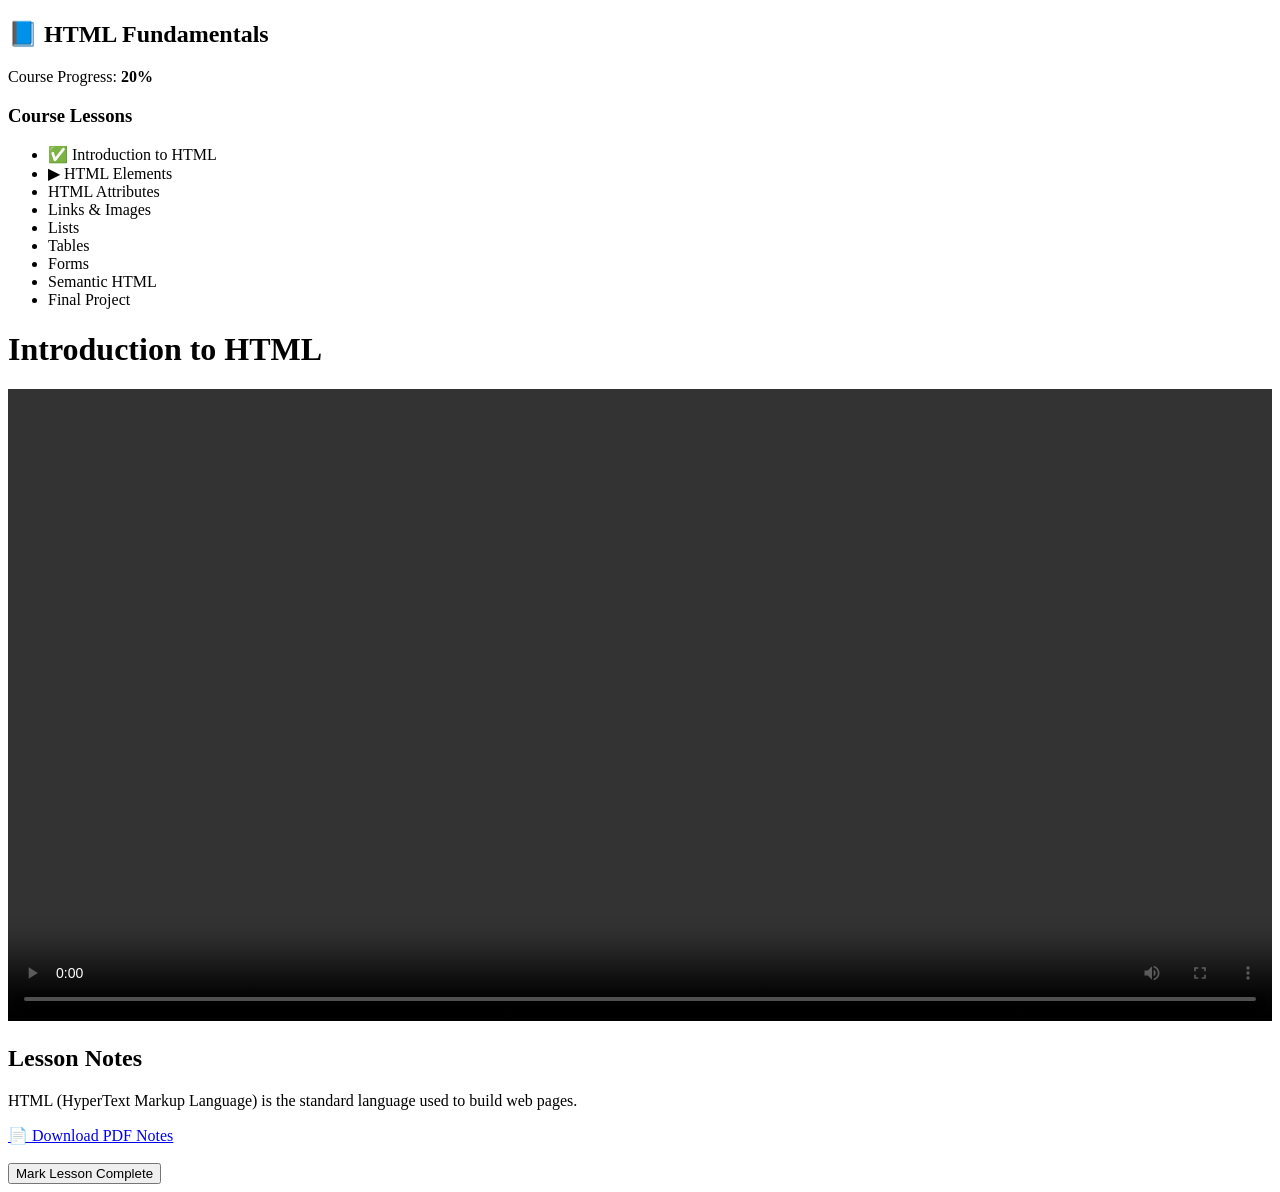
==== courses/html_courses.html @ 0a96faf3 "new website" ====
<!DOCTYPE html>
<html lang="en">
<head>
    <meta charset="UTF-8">
    <meta name="viewport" content="width=device-width, initial-scale=1.0">
    <title>HTML Fundamentals | DLG Academy</title>

    <link rel="stylesheet" href="C:\Users\HomePC\Downloads\DLG Academy\css\courses.css">
    <link rel="stylesheet" href="https://cdnjs.cloudflare.com/ajax/libs/font-awesome/6.7.2/css/all.min.css">
</head>

<body>

<header class="course-header">
    <h2>📘 HTML Fundamentals</h2>

    <div class="progress">
        Course Progress: <strong>20%</strong>
    </div>
</header>

<div class="course-layout">

    <!-- Sidebar -->
    <aside class="lessons">

        <h3>Course Lessons</h3>

        <ul>
            <li>✅ Introduction to HTML</li>
            <li>▶ HTML Elements</li>
            <li>HTML Attributes</li>
            <li>Links & Images</li>
            <li>Lists</li>
            <li>Tables</li>
            <li>Forms</li>
            <li>Semantic HTML</li>
            <li>Final Project</li>
        </ul>

    </aside>

    <!-- Main Lesson -->
    <main class="lesson-content">

        <h1>Introduction to HTML</h1>

        <video controls width="100%">
            <source src="C:\Users\HomePC\Downloads\DLG Academy\videos\How_to_Create_Virtual_Device__AVD_📱_in_Android_Studio_[2025]___Create_Emulator_in_Android_Studio(720p).mp4" type="video/mp4">
        </video>

        <h2>Lesson Notes</h2>

        <p>
            HTML (HyperText Markup Language) is the standard language used to build web pages.
        </p>

        <a href="../notes/html-introduction.pdf">
            📄 Download PDF Notes
        </a>

        <br><br>

        <button>
            Mark Lesson Complete
        </button>

    </main>

</div>


</body>
</html>
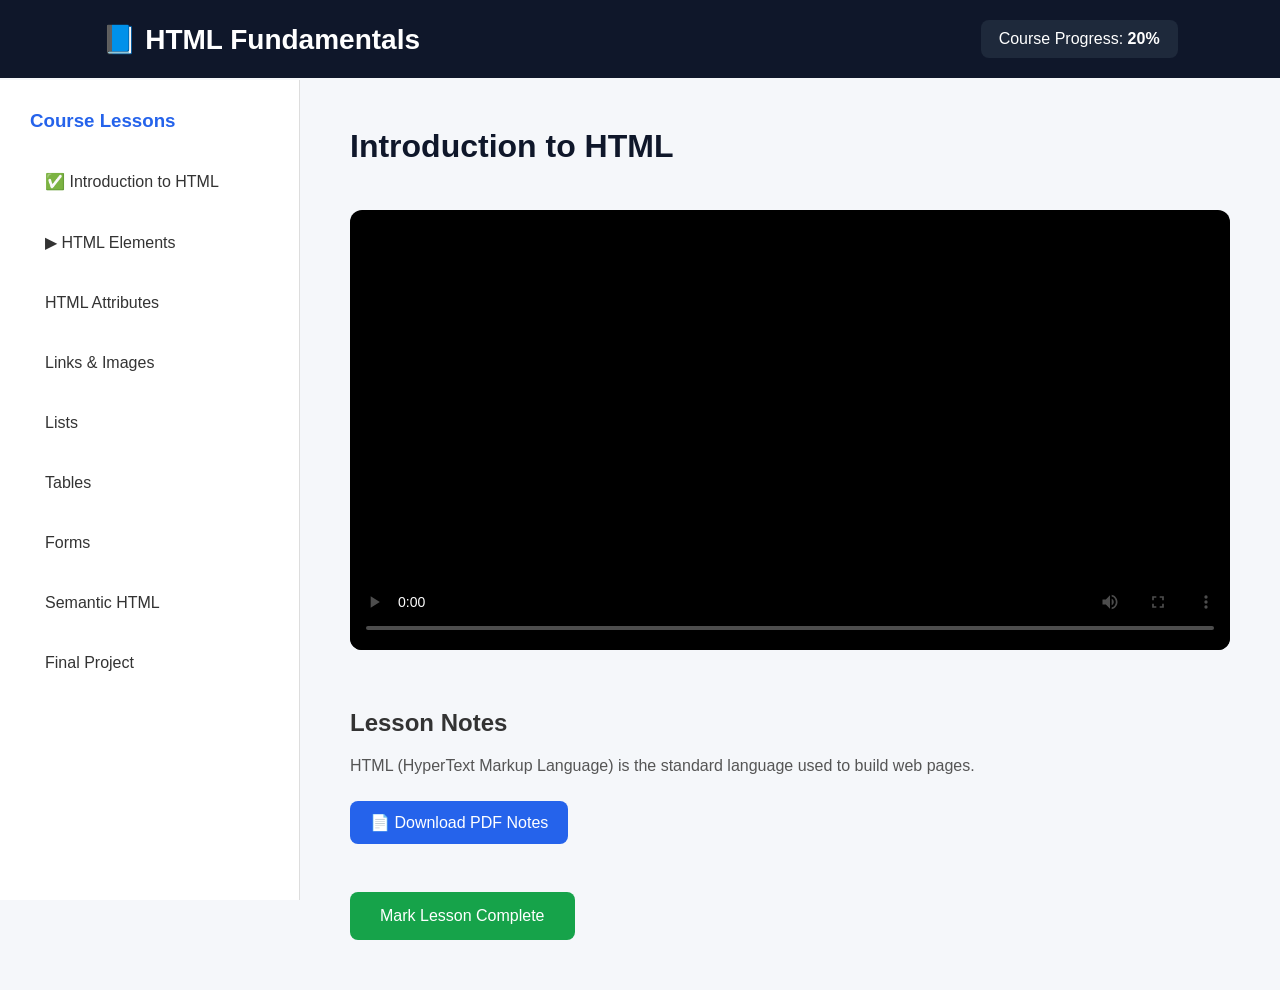
==== commit 03ed9911: "my first website" ====
--- a/courses/html_courses.html
+++ b/courses/html_courses.html
@@ -5,7 +5,7 @@
     <meta name="viewport" content="width=device-width, initial-scale=1.0">
     <title>HTML Fundamentals | DLG Academy</title>
 
-    <link rel="stylesheet" href="C:\Users\HomePC\Downloads\DLG Academy\css\courses.css">
+    <link rel="stylesheet" href="../css/courses.css">
     <link rel="stylesheet" href="https://cdnjs.cloudflare.com/ajax/libs/font-awesome/6.7.2/css/all.min.css">
 </head>
 
@@ -45,8 +45,8 @@
 
         <h1>Introduction to HTML</h1>
 
-        <video controls width="100%">
-            <source src="C:\Users\HomePC\Downloads\DLG Academy\videos\How_to_Create_Virtual_Device__AVD_📱_in_Android_Studio_[2025]___Create_Emulator_in_Android_Studio(720p).mp4" type="video/mp4">
+        <video controls width="100%" poster="../videos/preview.jpg">
+            <source src="../videos/lesson-intro.mp4" type="video/mp4">
         </video>
 
         <h2>Lesson Notes</h2>
@@ -70,5 +70,7 @@
 </div>
 
 
+<script src="../script/courses.js"></script>
+
 </body>
 </html>
--- a/css/courses.css
+++ b/css/courses.css
@@ -0,0 +1,208 @@
+/* =========================
+   CodeMaster Academy
+   Course Page Styles
+========================= */
+
+*{
+    margin:0;
+    padding:0;
+    box-sizing:border-box;
+    font-family:'Poppins',sans-serif;
+}
+
+body{
+    background:#f5f7fa;
+    color:#333;
+}
+
+/* Header */
+
+.course-header{
+    background:#0f172a;
+    color:#fff;
+    display:flex;
+    justify-content:space-between;
+    align-items:center;
+    padding:20px 8%;
+    position:sticky;
+    top:0;
+    z-index:100;
+}
+
+.course-header h2{
+    font-size:28px;
+}
+
+.progress{
+    background:#1e293b;
+    padding:10px 18px;
+    border-radius:8px;
+}
+
+/* Layout */
+
+.course-layout{
+    display:grid;
+    grid-template-columns:300px 1fr;
+    min-height:calc(100vh - 80px);
+}
+
+/* Sidebar */
+
+.lessons{
+    background:#ffffff;
+    padding:30px;
+    border-right:1px solid #ddd;
+    position:sticky;
+    top:80px;
+    height:calc(100vh - 80px);
+    overflow-y:auto;
+}
+
+.lessons h3{
+    margin-bottom:25px;
+    color:#2563eb;
+}
+
+.lessons ul{
+    list-style:none;
+}
+
+.lessons li{
+    padding:15px;
+    margin-bottom:12px;
+    border-radius:8px;
+    cursor:pointer;
+    transition:.3s;
+}
+
+.lessons li:hover{
+    background:#2563eb;
+    color:white;
+}
+
+/* Main Content */
+
+.lesson-content{
+    padding:50px;
+}
+
+.lesson-content h1{
+    margin-bottom:20px;
+    color:#0f172a;
+}
+
+.lesson-content h2{
+    margin:30px 0 15px;
+}
+
+.lesson-content p{
+    line-height:1.8;
+    color:#555;
+}
+
+/* Video */
+
+video{
+    width:100%;
+    border-radius:12px;
+    margin:25px 0;
+    background:#000;
+}
+
+/* Download Button */
+
+.lesson-content a{
+    display:inline-block;
+    margin-top:20px;
+    text-decoration:none;
+    color:white;
+    background:#2563eb;
+    padding:12px 20px;
+    border-radius:8px;
+    transition:.3s;
+}
+
+.lesson-content a:hover{
+    background:#1d4ed8;
+}
+
+/* Complete Button */
+
+.lesson-content button{
+    margin-top:30px;
+    padding:15px 30px;
+    border:none;
+    border-radius:8px;
+    background:#16a34a;
+    color:white;
+    font-size:16px;
+    cursor:pointer;
+    transition:.3s;
+}
+
+.lesson-content button:hover{
+    background:#15803d;
+}
+
+/* Code Example */
+
+.code-box{
+    background:#0f172a;
+    color:#38bdf8;
+    padding:20px;
+    border-radius:10px;
+    margin:25px 0;
+    overflow-x:auto;
+    font-family:monospace;
+}
+
+/* Quiz Card */
+
+.quiz{
+    margin-top:40px;
+    background:white;
+    padding:30px;
+    border-radius:12px;
+    box-shadow:0 8px 20px rgba(0,0,0,.08);
+}
+
+.quiz h2{
+    margin-bottom:20px;
+}
+
+.quiz button{
+    background:#2563eb;
+}
+
+.quiz button:hover{
+    background:#1d4ed8;
+}
+
+/* Responsive */
+
+@media(max-width:900px){
+
+.course-layout{
+    grid-template-columns:1fr;
+}
+
+.lessons{
+    position:relative;
+    top:0;
+    height:auto;
+    border-right:none;
+    border-bottom:1px solid #ddd;
+}
+
+.course-header{
+    flex-direction:column;
+    gap:15px;
+    text-align:center;
+}
+
+.lesson-content{
+    padding:25px;
+}
+
+}
